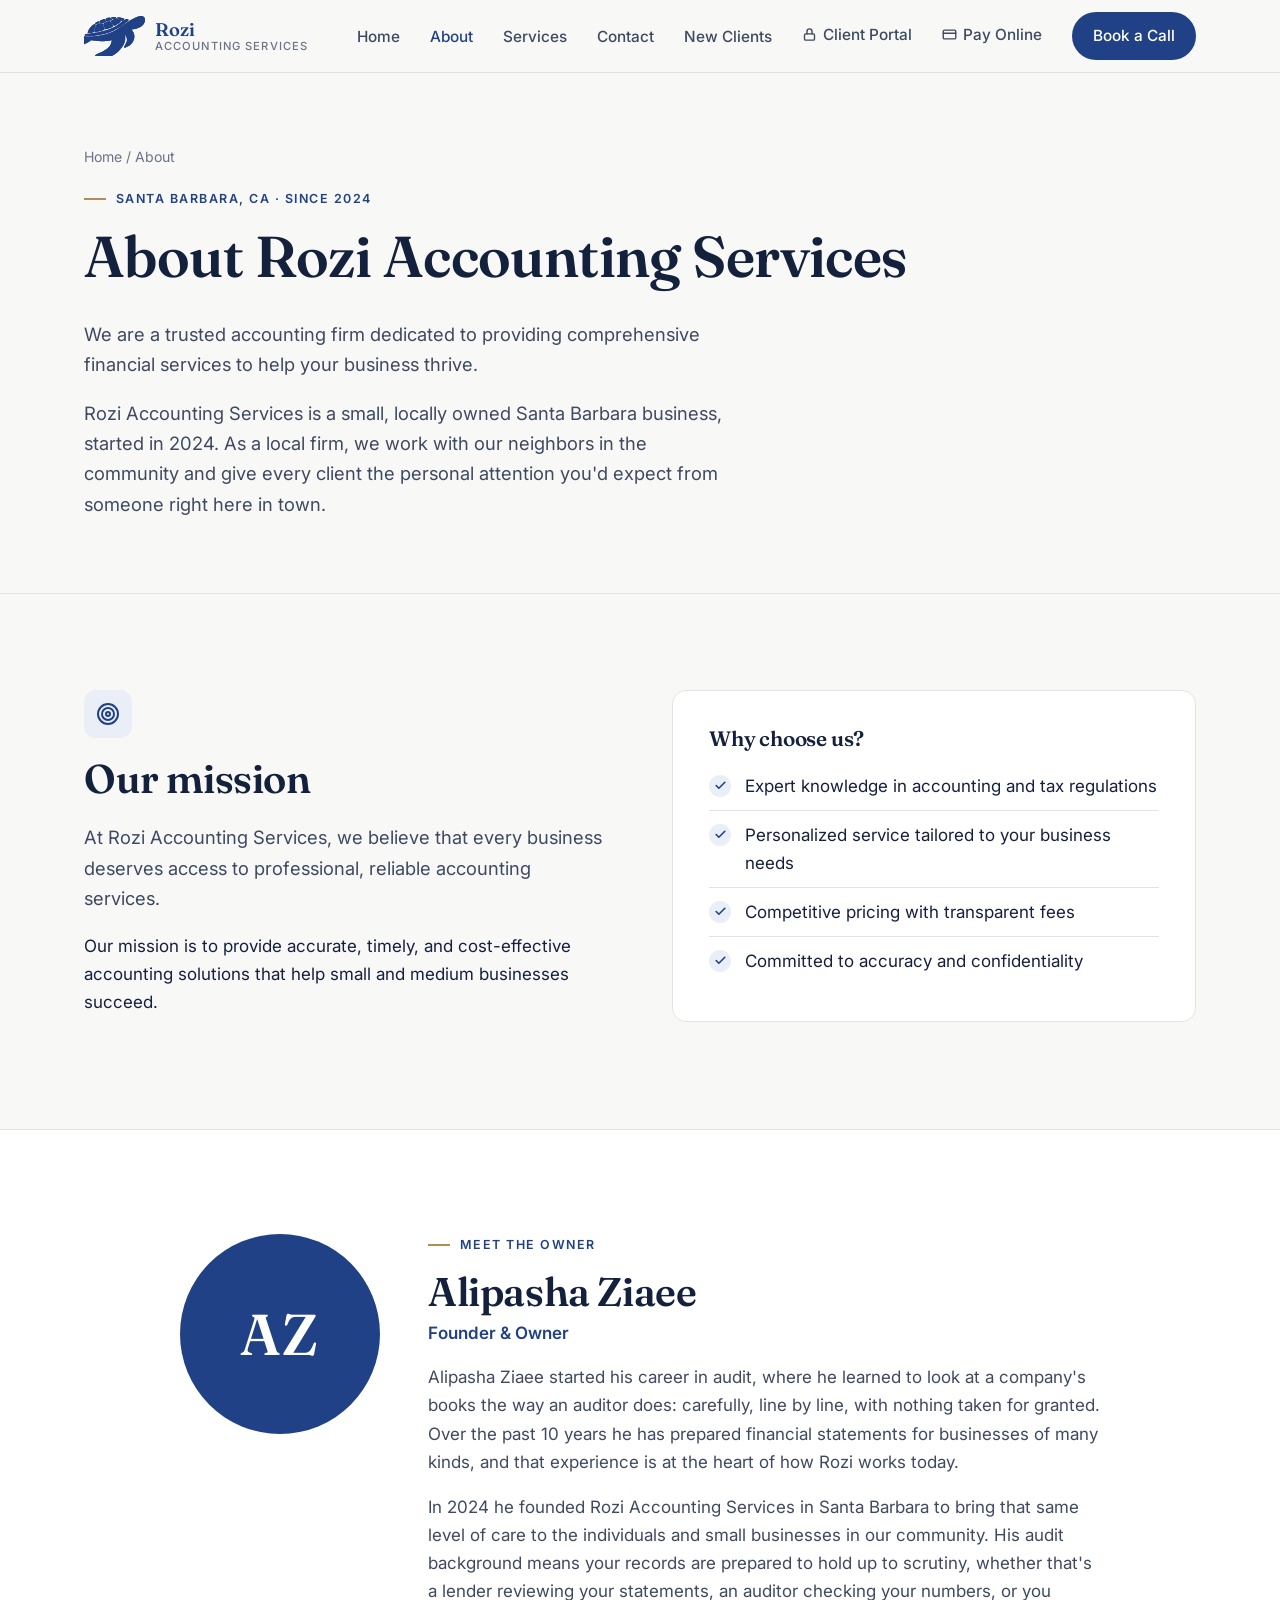
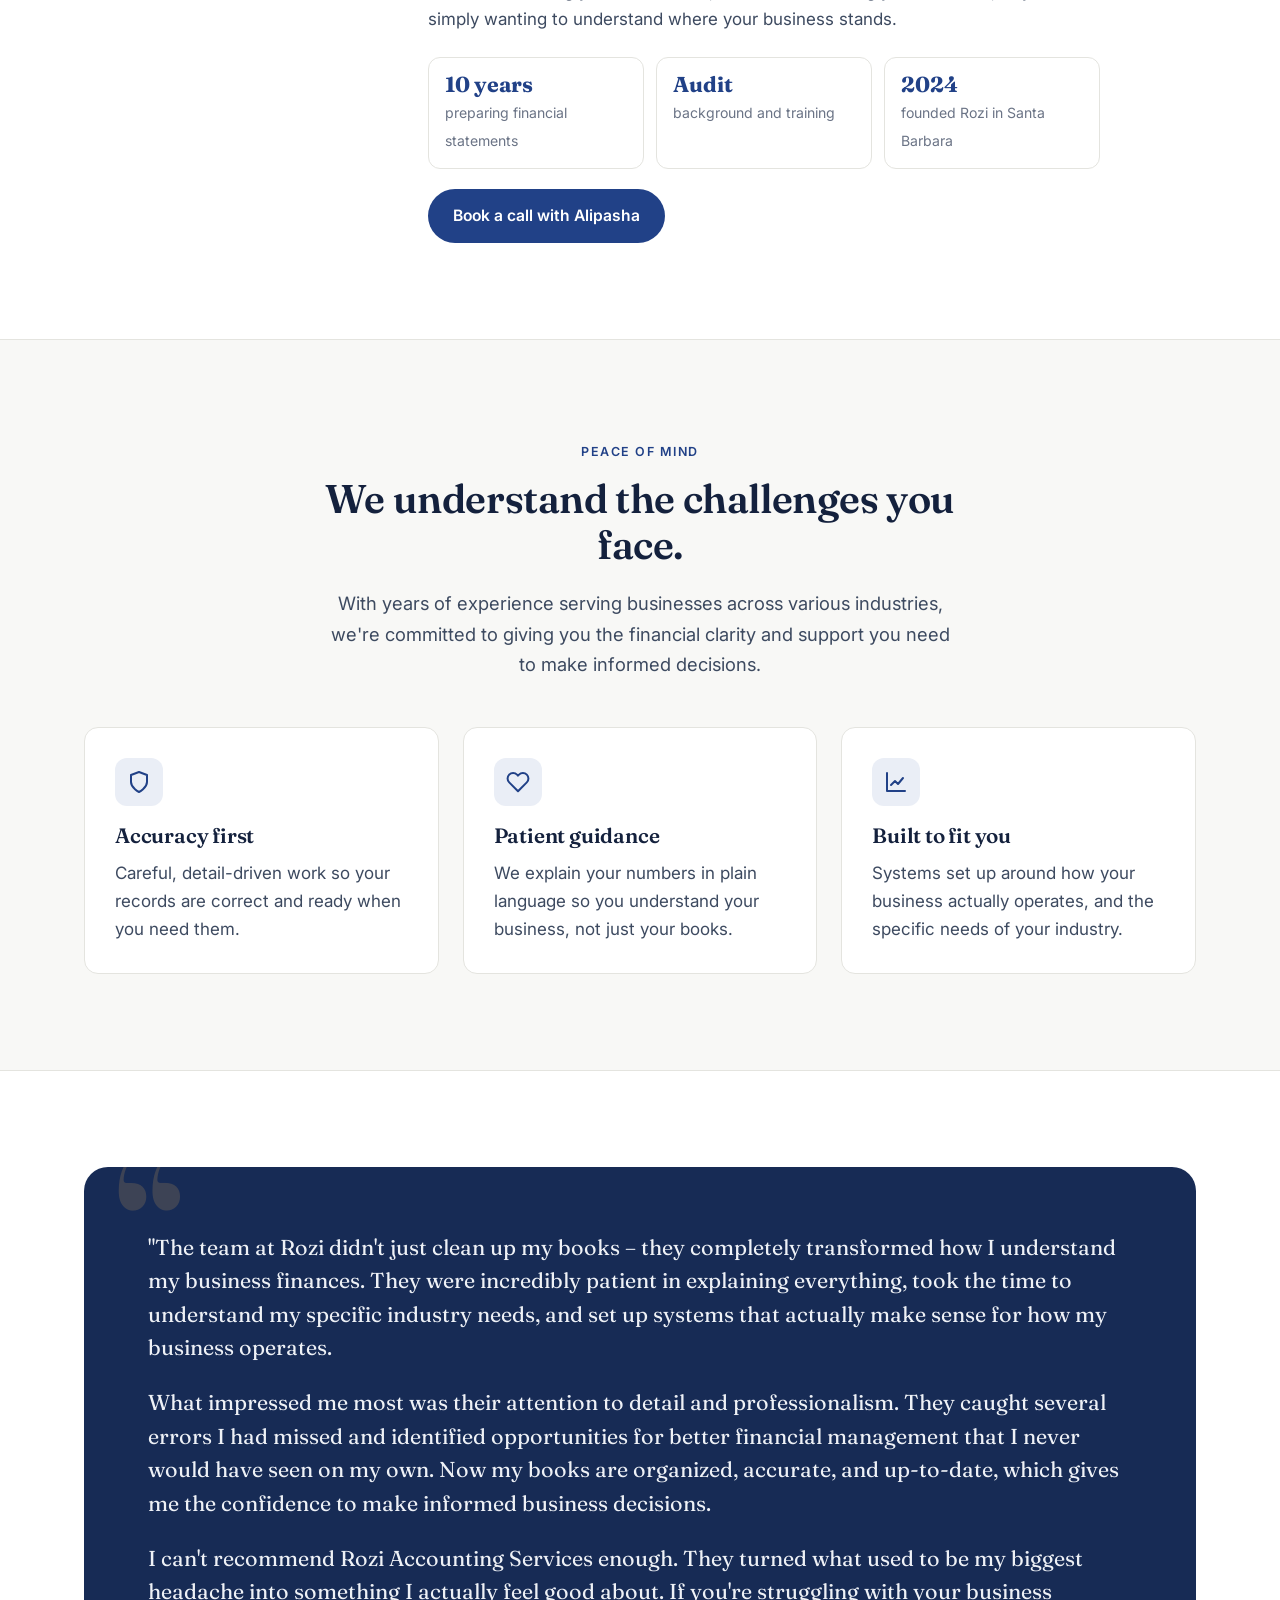
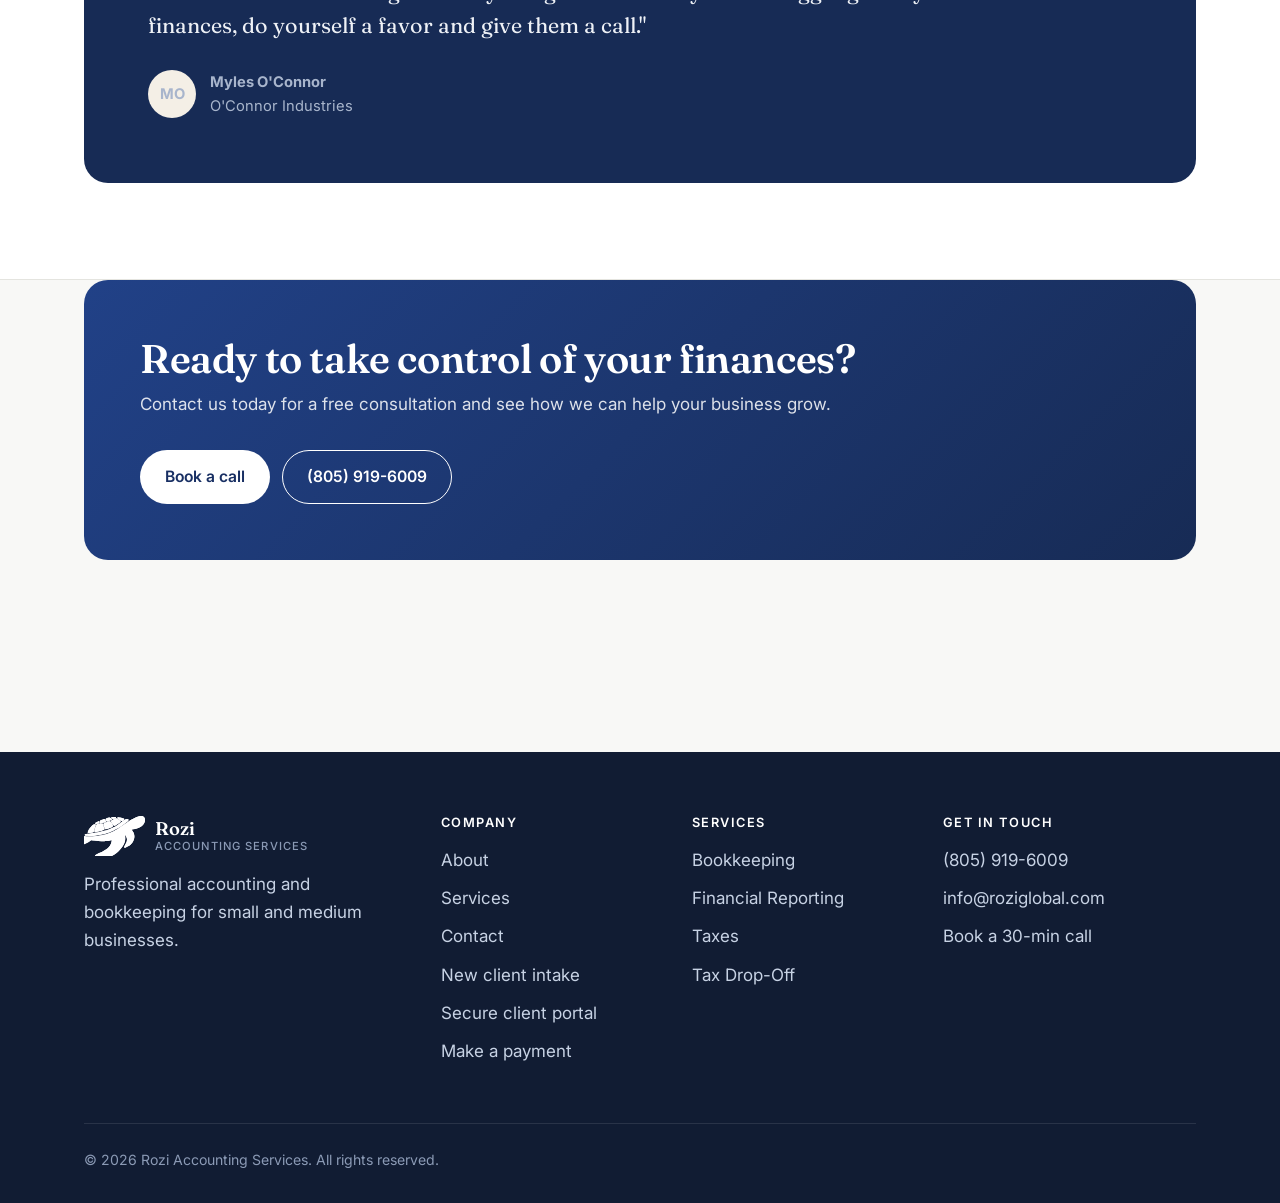
==== about.html @ 0713241a "Add Rozi Accounting Services website Seven pages (home, about, services, contact, new client intake," ====
<!doctype html>
<html lang="en">
<head>
  <meta charset="utf-8">
  <meta name="viewport" content="width=device-width, initial-scale=1">
  <title>About Us — Rozi Accounting Services</title>
  <meta name="description" content="Learn about Rozi Accounting Services — our mission to bring professional, reliable accounting to small and medium businesses.">
  <meta property="og:title" content="About Us — Rozi Accounting Services">
  <meta property="og:description" content="Learn about Rozi Accounting Services — our mission to bring professional, reliable accounting to small and medium businesses.">
  <meta property="og:image" content="https://www.roziglobal.com/og.png">
  <link rel="icon" href="logo.svg">
  <link rel="preconnect" href="https://fonts.googleapis.com">
  <link rel="preconnect" href="https://fonts.gstatic.com" crossorigin>
  <link href="https://fonts.googleapis.com/css2?family=Fraunces:opsz,wght@9..144,400;9..144,600;9..144,700&family=Inter:wght@400;500;600&display=swap" rel="stylesheet">
  <link rel="stylesheet" href="styles.css">
</head>
<body>

<header class="site-header">
  <nav class="container nav" aria-label="Main">
    <a href="index.html" class="logo" aria-label="Rozi Accounting Services home">
      <img class="logo-mark" src="logo.svg" alt="" width="61" height="40">
      <span class="logo-text">Rozi<small>Accounting Services</small></span>
    </a>
    <button class="nav-toggle" aria-label="Open menu" aria-expanded="false">
      <svg width="26" height="26" viewBox="0 0 24 24" fill="none" stroke="currentColor" stroke-width="2" stroke-linecap="round"><path d="M4 7h16M4 12h16M4 17h16"/></svg>
    </button>
    <ul class="nav-links">
      <li><a href="index.html">Home</a></li>
      <li><a href="about.html" aria-current="page">About</a></li>
      <li><a href="services.html">Services</a></li>
      <li><a href="contact.html">Contact</a></li>
      <li><a href="intake.html">New Clients</a></li>
      <li><a href="portal.html" class="nav-portal"><svg width="15" height="15" viewBox="0 0 24 24" fill="none" stroke="currentColor" stroke-width="2.2" stroke-linecap="round" stroke-linejoin="round" aria-hidden="true"><rect x="4" y="11" width="16" height="10" rx="2"/><path d="M8 11V7a4 4 0 0 1 8 0v4"/></svg>Client Portal</a></li>
      <li><a href="pay.html" class="nav-portal"><svg width="15" height="15" viewBox="0 0 24 24" fill="none" stroke="currentColor" stroke-width="2.2" stroke-linecap="round" stroke-linejoin="round" aria-hidden="true"><rect x="2" y="5" width="20" height="14" rx="2"/><path d="M2 10h20"/></svg>Pay Online</a></li>
      <li><a href="https://cal.com/roziglobal/30min" class="btn btn-primary">Book a Call</a></li>
    </ul>
  </nav>
</header>

<main>
  <section class="page-hero">
    <div class="container">
      <div class="crumbs"><a href="index.html">Home</a> / About</div>
      <span class="eyebrow">Santa Barbara, CA · Since 2024</span>
      <h1>About Rozi Accounting Services</h1>
      <p class="lead">We are a trusted accounting firm dedicated to providing comprehensive financial services to help your business thrive.</p>
      <p class="lead">Rozi Accounting Services is a small, locally owned Santa Barbara business, started in 2024. As a local firm, we work with our neighbors in the community and give every client the personal attention you'd expect from someone right here in town.</p>
    </div>
  </section>

  <section>
    <div class="container split">
      <div class="reveal">
        <div class="icon"><svg width="24" height="24" viewBox="0 0 24 24" fill="none" stroke="currentColor" stroke-width="2" stroke-linecap="round" stroke-linejoin="round"><circle cx="12" cy="12" r="10"/><circle cx="12" cy="12" r="6"/><circle cx="12" cy="12" r="2"/></svg></div>
        <h2>Our mission</h2>
        <p class="lead">At Rozi Accounting Services, we believe that every business deserves access to professional, reliable accounting services.</p>
        <p>Our mission is to provide accurate, timely, and cost-effective accounting solutions that help small and medium businesses succeed.</p>
      </div>
      <div class="card reveal" style="padding:36px">
        <h3>Why choose us?</h3>
        <ul class="checklist">
          <li>Expert knowledge in accounting and tax regulations</li>
          <li>Personalized service tailored to your business needs</li>
          <li>Competitive pricing with transparent fees</li>
          <li>Committed to accuracy and confidentiality</li>
        </ul>
      </div>
    </div>
  </section>

  <section class="alt">
    <div class="container">
      <div class="owner reveal">
        <div class="owner-photo" aria-hidden="true">AZ</div>
        <div class="owner-text">
          <span class="eyebrow">Meet the owner</span>
          <h2>Alipasha Ziaee</h2>
          <p class="owner-role">Founder &amp; Owner</p>
          <p>Alipasha Ziaee started his career in audit, where he learned to look at a company's books the way an auditor does: carefully, line by line, with nothing taken for granted. Over the past 10 years he has prepared financial statements for businesses of many kinds, and that experience is at the heart of how Rozi works today.</p>
          <p>In 2024 he founded Rozi Accounting Services in Santa Barbara to bring that same level of care to the individuals and small businesses in our community. His audit background means your records are prepared to hold up to scrutiny, whether that's a lender reviewing your statements, an auditor checking your numbers, or you simply wanting to understand where your business stands.</p>
          <ul class="owner-facts">
            <li><strong>10 years</strong><span>preparing financial statements</span></li>
            <li><strong>Audit</strong><span>background and training</span></li>
            <li><strong>2024</strong><span>founded Rozi in Santa Barbara</span></li>
          </ul>
          <div class="btn-row" style="margin-top:20px"><a href="https://cal.com/roziglobal/30min" class="btn btn-primary">Book a call with Alipasha</a></div>
        </div>
      </div>
    </div>
  </section>

  <section>
    <div class="container">
      <div class="section-head center">
        <span class="eyebrow">Peace of mind</span>
        <h2>We understand the challenges you face.</h2>
        <p class="lead">With years of experience serving businesses across various industries, we're committed to giving you the financial clarity and support you need to make informed decisions.</p>
      </div>
      <div class="grid grid-3">
        <div class="card reveal"><div class="icon"><svg width="24" height="24" viewBox="0 0 24 24" fill="none" stroke="currentColor" stroke-width="2" stroke-linecap="round" stroke-linejoin="round"><path d="M12 22s8-4 8-10V5l-8-3-8 3v7c0 6 8 10 8 10z"/></svg></div><h3>Accuracy first</h3><p>Careful, detail-driven work so your records are correct and ready when you need them.</p></div>
        <div class="card reveal"><div class="icon"><svg width="24" height="24" viewBox="0 0 24 24" fill="none" stroke="currentColor" stroke-width="2" stroke-linecap="round" stroke-linejoin="round"><path d="M20.8 4.6a5.5 5.5 0 0 0-7.8 0L12 5.7l-1-1.1a5.5 5.5 0 0 0-7.8 7.8L12 21.2l8.8-8.8a5.5 5.5 0 0 0 0-7.8z"/></svg></div><h3>Patient guidance</h3><p>We explain your numbers in plain language so you understand your business, not just your books.</p></div>
        <div class="card reveal"><div class="icon"><svg width="24" height="24" viewBox="0 0 24 24" fill="none" stroke="currentColor" stroke-width="2" stroke-linecap="round" stroke-linejoin="round"><path d="M3 3v18h18"/><path d="M7 15l4-4 3 3 5-6"/></svg></div><h3>Built to fit you</h3><p>Systems set up around how your business actually operates, and the specific needs of your industry.</p></div>
      </div>
    </div>
  </section>

  <section class="alt">
    <div class="container">
      <figure class="testimonial reveal" style="margin:0">
        <blockquote>
          <p>"The team at Rozi didn't just clean up my books – they completely transformed how I understand my business finances. They were incredibly patient in explaining everything, took the time to understand my specific industry needs, and set up systems that actually make sense for how my business operates.</p>
          <p>What impressed me most was their attention to detail and professionalism. They caught several errors I had missed and identified opportunities for better financial management that I never would have seen on my own. Now my books are organized, accurate, and up-to-date, which gives me the confidence to make informed business decisions.</p>
          <p style="margin:0">I can't recommend Rozi Accounting Services enough. They turned what used to be my biggest headache into something I actually feel good about. If you're struggling with your business finances, do yourself a favor and give them a call."</p>
        </blockquote>
        <cite>
          <span class="avatar">MO</span>
          <span><strong>Myles O'Connor</strong><span>O'Connor Industries</span></span>
        </cite>
      </figure>
    </div>
  </section>

  <section style="padding-top:0">
    <div class="container">
      <div class="cta-band reveal">
        <div>
          <h2>Ready to take control of your finances?</h2>
          <p>Contact us today for a free consultation and see how we can help your business grow.</p>
        </div>
        <div class="btn-row" style="margin:0">
          <a href="https://cal.com/roziglobal/30min" class="btn btn-light">Book a call</a>
          <a href="tel:+18059196009" class="btn btn-outline" style="border-color:#fff;color:#fff">(805) 919-6009</a>
        </div>
      </div>
    </div>
  </section>
</main>

<footer class="site-footer">
  <div class="container">
    <div class="footer-grid">
      <div>
        <a href="index.html" class="logo"><img class="logo-mark" src="logo.svg" alt="" width="61" height="40"><span class="logo-text">Rozi<small>Accounting Services</small></span></a>
        <p>Professional accounting and bookkeeping for small and medium businesses.</p>
      </div>
      <div>
        <h4>Company</h4>
        <ul><li><a href="about.html">About</a></li><li><a href="services.html">Services</a></li><li><a href="contact.html">Contact</a></li><li><a href="intake.html">New client intake</a></li><li><a href="portal.html">Secure client portal</a></li><li><a href="pay.html">Make a payment</a></li></ul>
      </div>
      <div>
        <h4>Services</h4>
        <ul><li><a href="services.html#bookkeeping">Bookkeeping</a></li><li><a href="services.html#reporting">Financial Reporting</a></li><li><a href="services.html#taxes">Taxes</a></li><li><a href="services.html#dropoff">Tax Drop-Off</a></li></ul>
      </div>
      <div>
        <h4>Get in touch</h4>
        <ul><li><a href="tel:+18059196009">(805) 919-6009</a></li><li><a href="mailto:info@roziglobal.com">info@roziglobal.com</a></li><li><a href="https://cal.com/roziglobal/30min">Book a 30-min call</a></li></ul>
      </div>
    </div>
    <div class="footer-bottom">
      <span>© <span data-year>2026</span> Rozi Accounting Services. All rights reserved.</span>
    </div>
  </div>
</footer>

<script src="script.js"></script>
</body>
</html>
---- styles.css ----
/* Rozi Accounting Services — shared styles */
:root {
  --ink: #14213d;
  --ink-soft: #3d4a60;
  --muted: #6b7486;
  --bg: #f8f8f6;
  --surface: #ffffff;
  --line: #e4e4df;
  --brand: #214187; /* logo navy: buttons, links */
  --brand-dark: #182f63;
  --brand-tint: #eaeef6;
  --navy: #214187; /* sea turtle logo */
  --accent: #b08d57; /* muted gold, used sparingly */
  --accent-tint: #f4efe6;
  --radius: 14px;
  --shadow: 0 1px 2px rgba(20,33,61,.04), 0 8px 24px rgba(20,33,61,.06);
  --max: 1160px;
  --serif: "Fraunces", Georgia, serif;
  --sans: "Inter", system-ui, -apple-system, "Segoe UI", sans-serif;
}

*, *::before, *::after { box-sizing: border-box; }
html { scroll-behavior: smooth; }
body {
  margin: 0; background: var(--bg); color: var(--ink);
  font-family: var(--sans); font-size: 17px; line-height: 1.65;
  -webkit-font-smoothing: antialiased;
}
img { max-width: 100%; display: block; }
a { color: var(--brand); }
h1, h2, h3, h4 { font-family: var(--serif); font-weight: 600; line-height: 1.15; margin: 0 0 .5em; letter-spacing: -.01em; }
h1 { font-size: clamp(2.3rem, 5vw, 3.6rem); }
h2 { font-size: clamp(1.8rem, 3.4vw, 2.5rem); }
h3 { font-size: 1.3rem; }
p { margin: 0 0 1em; }

.container { width: 100%; max-width: var(--max); margin: 0 auto; padding: 0 24px; }
@media (max-width: 600px) { .container { padding: 0 16px; } }

.eyebrow {
  display: inline-block; font-size: .78rem; font-weight: 600; letter-spacing: .12em;
  text-transform: uppercase; color: var(--brand); margin-bottom: 14px;
}
.lead { font-size: 1.15rem; color: var(--ink-soft); max-width: 640px; }

/* Buttons */
.btn {
  display: inline-flex; align-items: center; gap: 8px; padding: 13px 24px;
  border-radius: 999px; font-weight: 600; font-size: .98rem; text-decoration: none;
  border: 1.5px solid transparent; cursor: pointer; transition: all .2s ease;
  font-family: var(--sans);
}
.btn-primary { background: var(--brand); color: #fff; }
.btn-primary:hover { background: var(--brand-dark); transform: translateY(-1px); }
.btn-outline { border-color: var(--ink); color: var(--ink); background: transparent; }
.btn-outline:hover { background: var(--ink); color: #fff; }
.btn-light { background: #fff; color: var(--brand-dark); }
.btn-light:hover { background: var(--accent-tint); }
.btn-row { display: flex; flex-wrap: wrap; gap: 12px; margin-top: 28px; }

/* Header */
.site-header {
  position: sticky; top: env(safe-area-inset-top, 0px); z-index: 50;
  background: rgba(248,248,246,.92); backdrop-filter: blur(10px);
  border-bottom: 1px solid var(--line);
}
.nav { display: flex; align-items: center; justify-content: space-between; height: 72px; }
.logo { display: flex; align-items: center; gap: 10px; text-decoration: none; color: var(--ink); }
.logo-mark { height: 40px; width: auto; flex: none; }
.logo-text { color: var(--navy); font-family: var(--serif); font-weight: 600; font-size: 1.15rem; line-height: 1.1; }
.logo-text small { display: block; font-family: var(--sans); font-size: .7rem; font-weight: 500; letter-spacing: .1em; text-transform: uppercase; color: var(--muted); }
.nav-links { display: flex; align-items: center; gap: 30px; list-style: none; margin: 0; padding: 0; }
.nav-links a { text-decoration: none; color: var(--ink-soft); font-weight: 500; font-size: .96rem; }
.nav-links a:hover, .nav-links a[aria-current="page"] { color: var(--brand); }
.nav-links .btn { color: #fff; padding: 10px 20px; }
.nav-toggle { display: none; background: none; border: 0; padding: 8px; cursor: pointer; color: var(--ink); }
@media (max-width: 1100px) {
  .nav-toggle { display: block; }
  .nav-links {
    position: absolute; top: 72px; left: 0; right: 0; flex-direction: column; align-items: stretch;
    gap: 0; background: var(--bg); border-bottom: 1px solid var(--line); padding: 8px 16px 20px;
    display: none;
  }
  .nav-links.open { display: flex; }
  .nav-links li a { display: block; padding: 12px 4px; }
  .nav-links .btn { justify-content: center; margin-top: 8px; }
}

/* Sections */
section { padding: 96px 0; }
@media (max-width: 700px) { section { padding: 64px 0; } }
.section-head { max-width: 680px; margin-bottom: 48px; }
.section-head.center { text-align: center; margin-left: auto; margin-right: auto; }
.section-head.center .lead { margin: 0 auto; }
.alt { background: var(--surface); border-top: 1px solid var(--line); border-bottom: 1px solid var(--line); }

/* Hero */
.hero { padding: 88px 0 96px; position: relative; overflow: hidden; }
.hero-grid { display: grid; grid-template-columns: 1.15fr .85fr; gap: 56px; align-items: center; }
.hero-card {
  background: var(--surface); border: 1px solid var(--line); border-radius: 20px;
  box-shadow: var(--shadow); padding: 28px;
}
.hero-card h3 { font-size: 1.1rem; margin-bottom: 16px; }
.ledger-row { display: flex; justify-content: space-between; align-items: center; padding: 12px 0; border-bottom: 1px dashed var(--line); font-size: .95rem; }
.ledger-row:last-of-type { border-bottom: 0; }
.ledger-row .tag { font-size: .75rem; font-weight: 600; padding: 3px 10px; border-radius: 999px; background: var(--brand-tint); color: var(--brand); }
.ledger-row .tag.gold { background: var(--accent-tint); color: #7a5a26; }
.hero-card .note { margin-top: 18px; font-size: .88rem; color: var(--muted); }
.hero::before {
  content: ""; position: absolute; right: -180px; top: -180px; width: 520px; height: 520px;
  border-radius: 50%; background: radial-gradient(circle, var(--brand-tint), transparent 70%); z-index: -1;
}
@media (max-width: 900px) { .hero-grid { grid-template-columns: 1fr; } }

/* Page hero (inner pages) */
.page-hero { padding: 72px 0 56px; border-bottom: 1px solid var(--line); }
.crumbs { font-size: .88rem; color: var(--muted); margin-bottom: 12px; }
.crumbs a { color: var(--muted); text-decoration: none; }

/* Trust strip */
.trust { padding: 28px 0; border-top: 1px solid var(--line); border-bottom: 1px solid var(--line); background: var(--surface); }
.trust ul { display: flex; flex-wrap: wrap; justify-content: space-between; gap: 16px 32px; list-style: none; margin: 0; padding: 0; }
.trust li { display: flex; align-items: center; gap: 10px; font-weight: 500; color: var(--ink-soft); font-size: .95rem; }
.trust svg { color: var(--brand); flex: none; }

/* Cards / grid */
.grid { display: grid; gap: 24px; }
.grid-3 { grid-template-columns: repeat(3, 1fr); }
.grid-2 { grid-template-columns: repeat(2, 1fr); }
@media (max-width: 960px) { .grid-3 { grid-template-columns: repeat(2, 1fr); } }
@media (max-width: 640px) { .grid-3, .grid-2 { grid-template-columns: 1fr; } }
.card {
  background: var(--surface); border: 1px solid var(--line); border-radius: var(--radius);
  padding: 30px; transition: transform .2s ease, box-shadow .2s ease;
}
.card:hover { transform: translateY(-3px); box-shadow: var(--shadow); }
.card p { color: var(--ink-soft); margin: 0; }
.icon {
  width: 48px; height: 48px; border-radius: 12px; background: var(--brand-tint); color: var(--brand);
  display: grid; place-items: center; margin-bottom: 18px;
}
.card.featured { background: var(--brand); color: #fff; border-color: var(--brand); }
.card.featured p { color: rgba(255,255,255,.85); }
.card.featured .icon { background: rgba(255,255,255,.15); color: #fff; }
.card-link { display: inline-block; margin-top: 16px; font-weight: 600; font-size: .92rem; text-decoration: none; }

/* Split */
.split { display: grid; grid-template-columns: 1fr 1fr; gap: 64px; align-items: start; }
@media (max-width: 900px) { .split { grid-template-columns: 1fr; gap: 40px; } }

.checklist { list-style: none; padding: 0; margin: 0; }
.checklist li { position: relative; padding: 10px 0 10px 36px; border-bottom: 1px solid var(--line); }
.checklist li:last-child { border-bottom: 0; }
.checklist li::before {
  content: ""; position: absolute; left: 0; top: 13px; width: 22px; height: 22px; border-radius: 50%;
  background: var(--brand-tint) url("data:image/svg+xml,%3Csvg xmlns='http://www.w3.org/2000/svg' viewBox='0 0 24 24' fill='none' stroke='%23214187' stroke-width='3' stroke-linecap='round' stroke-linejoin='round'%3E%3Cpath d='M20 6 9 17l-5-5'/%3E%3C/svg%3E") center/13px no-repeat;
}

/* Testimonial */
.testimonial {
  background: #172b55; color: #eef1f6; border-radius: 24px; padding: 64px;
  position: relative; overflow: hidden;
}
.testimonial::before {
  content: "\201C"; position: absolute; top: -40px; left: 32px; font-family: var(--serif);
  font-size: 16rem; color: var(--accent); opacity: .25; line-height: 1;
}
.testimonial blockquote { margin: 0; position: relative; }
.testimonial blockquote p { font-family: var(--serif); font-size: clamp(1.1rem, 2vw, 1.35rem); line-height: 1.55; font-weight: 400; }
.testimonial blockquote p.short { font-size: clamp(1.4rem, 2.6vw, 1.85rem); }
.testimonial cite { display: flex; align-items: center; gap: 14px; font-style: normal; margin-top: 28px; }
.avatar { width: 48px; height: 48px; border-radius: 50%; background: var(--accent-tint); color: var(--navy); display: grid; place-items: center; font-weight: 700; }
.testimonial cite strong { display: block; }
.testimonial cite span { color: #a8b5cc; font-size: .92rem; }
@media (max-width: 700px) { .testimonial { padding: 40px 24px; } }

/* Steps */
.steps { counter-reset: step; }
.step { position: relative; padding-left: 64px; }
.step::before {
  counter-increment: step; content: counter(step, decimal-leading-zero);
  position: absolute; left: 0; top: 0; font-family: var(--serif); font-size: 1.6rem; font-weight: 600; color: var(--accent);
}

/* Services detail */
.service-detail { display: grid; grid-template-columns: 64px 1fr; gap: 24px; padding: 40px 0; border-bottom: 1px solid var(--line); scroll-margin-top: 96px; }
.service-detail:last-child { border-bottom: 0; }
.service-detail .icon { margin: 0; width: 56px; height: 56px; }
.service-detail ul { margin: 8px 0 0; padding-left: 20px; color: var(--ink-soft); }
.service-detail li { margin-bottom: 4px; }
.pill { display: inline-block; font-size: .75rem; font-weight: 600; padding: 4px 12px; border-radius: 999px; background: var(--accent-tint); color: #7a5a26; margin-left: 8px; vertical-align: middle; font-family: var(--sans); }
.service-nav { position: sticky; top: 96px; }
.service-nav a { display: block; padding: 8px 12px; border-radius: 8px; text-decoration: none; color: var(--ink-soft); font-weight: 500; font-size: .95rem; }
.service-nav a:hover { background: var(--brand-tint); color: var(--brand); }
.services-layout { display: grid; grid-template-columns: 240px 1fr; gap: 56px; }
@media (max-width: 900px) { .services-layout { grid-template-columns: 1fr; gap: 0; } .services-layout > aside { display: none; } }

/* CTA band */
.cta-band { background: var(--brand); color: #fff; border-radius: 24px; padding: 56px; display: flex; align-items: center; justify-content: space-between; gap: 32px; flex-wrap: wrap; }
.cta-band h2 { margin: 0 0 8px; }
.cta-band p { margin: 0; color: rgba(255,255,255,.85); }
@media (max-width: 700px) { .cta-band { padding: 36px 24px; } }

/* Contact */
.contact-grid { display: grid; grid-template-columns: .9fr 1.1fr; gap: 48px; }
@media (max-width: 900px) { .contact-grid { grid-template-columns: 1fr; } }
.contact-item { display: flex; gap: 16px; align-items: flex-start; padding: 20px 0; border-bottom: 1px solid var(--line); }
.contact-item .icon { margin: 0; flex: none; }
.contact-item small { display: block; color: var(--muted); font-size: .85rem; }
.contact-item a { font-size: 1.1rem; font-weight: 600; text-decoration: none; color: var(--ink); }
.contact-item a:hover { color: var(--brand); }
form .field { margin-bottom: 18px; }
form label { display: block; font-weight: 600; font-size: .9rem; margin-bottom: 6px; }
form input, form textarea, form select {
  width: 100%; padding: 13px 14px; border: 1.5px solid var(--line); border-radius: 10px;
  font: inherit; font-size: 1rem; background: var(--bg); color: var(--ink); transition: border-color .15s;
}
form input:focus, form textarea:focus, form select:focus { outline: none; border-color: var(--brand); background: #fff; }
form textarea { min-height: 140px; resize: vertical; }
.field-row { display: grid; grid-template-columns: 1fr 1fr; gap: 16px; }
@media (max-width: 560px) { .field-row { grid-template-columns: 1fr; } }
.form-note { font-size: .85rem; color: var(--muted); margin-top: 12px; }
.form-status { margin-top: 14px; padding: 12px 16px; border-radius: 10px; background: var(--brand-tint); color: var(--brand-dark); font-weight: 500; display: none; }
.form-status.show { display: block; }

/* FAQ */
details { border-bottom: 1px solid var(--line); padding: 20px 0; }
details summary { cursor: pointer; font-weight: 600; font-size: 1.05rem; list-style: none; display: flex; justify-content: space-between; gap: 16px; }
details summary::-webkit-details-marker { display: none; }
details summary::after { content: "+"; font-size: 1.4rem; color: var(--brand); line-height: 1; }
details[open] summary::after { content: "\2212"; }
details p { margin: 12px 0 0; color: var(--ink-soft); }

/* Footer */
.site-footer { background: #111c33; color: #c7d2e4; padding: 64px 0 32px; margin-top: 96px; }
.footer-grid { display: grid; grid-template-columns: 1.5fr 1fr 1fr 1.2fr; gap: 40px; }
@media (max-width: 860px) { .footer-grid { grid-template-columns: 1fr 1fr; } }
@media (max-width: 520px) { .footer-grid { grid-template-columns: 1fr; } }
.site-footer h4 { font-family: var(--sans); font-size: .8rem; letter-spacing: .12em; text-transform: uppercase; color: #fff; margin-bottom: 16px; }
.site-footer ul { list-style: none; padding: 0; margin: 0; }
.site-footer li { margin-bottom: 10px; }
.site-footer a { color: #c7d2e4; text-decoration: none; }
.site-footer a:hover { color: #fff; }
.site-footer .logo { color: #fff; margin-bottom: 14px; }
.site-footer .logo-mark { filter: brightness(0) invert(1); }
.site-footer .logo-text { color: #fff; }
.site-footer .logo-text small { color: #8b9ab5; }
.footer-bottom { border-top: 1px solid rgba(255,255,255,.1); margin-top: 48px; padding-top: 24px; font-size: .88rem; color: #8b9ab5; display: flex; justify-content: space-between; flex-wrap: wrap; gap: 12px; }

/* Reveal */
.reveal { transition: transform .6s ease; }
.reveal:not(.in) { transform: translateY(10px); }
.reveal.in { transform: none; }
@media (prefers-reduced-motion: reduce) { .reveal { opacity: 1; transform: none; transition: none; } html { scroll-behavior: auto; } }

/* Intake form */
.intake-layout { display: grid; grid-template-columns: minmax(0, 1fr) 320px; gap: 48px; align-items: start; }
.intake-layout > .intake, .intake-layout > .intake-done { grid-column: 1; grid-row: 1; min-width: 0; }
.intake-aside { grid-column: 2; grid-row: 1; display: grid; gap: 20px; position: sticky; top: 96px; }
.intake-aside .card:hover { transform: none; box-shadow: none; }
@media (max-width: 900px) { .intake-layout { grid-template-columns: 1fr; } .intake-aside { grid-column: 1; grid-row: 2; position: static; } }
.intake fieldset { border: 1px solid var(--line); border-radius: var(--radius); background: var(--surface); padding: 28px; margin: 0 0 20px; min-width: 0; }
.intake legend { font-family: var(--serif); font-size: 1.3rem; font-weight: 600; padding: 0 8px; margin-left: -8px; display: flex; align-items: center; gap: 12px; }
.step-no { width: 30px; height: 30px; border-radius: 50%; background: var(--brand); color: #fff; font-family: var(--sans); font-size: .9rem; display: grid; place-items: center; }
.intake .label { display: block; font-weight: 600; font-size: .9rem; margin-bottom: 8px; }
.intake .hint { color: var(--muted); font-size: .92rem; margin: -4px 0 14px; }
.checks { display: flex; flex-wrap: wrap; gap: 10px; }
.grid-checks { display: grid; grid-template-columns: repeat(2, minmax(0, 1fr)); }
@media (max-width: 560px) { .grid-checks { grid-template-columns: 1fr; } }
.check { position: relative; display: flex; align-items: center; gap: 10px; cursor: pointer; font-weight: 500; font-size: .96rem; margin: 0; }
.checks .check { border: 1.5px solid var(--line); border-radius: 10px; padding: 11px 14px; background: var(--bg); transition: border-color .15s, background .15s; }
.checks .check:hover { border-color: var(--brand); }
.checks .check:has(input:checked) { border-color: var(--brand); background: var(--brand-tint); color: var(--brand-dark); }
.checks.big .check { flex: 1 1 180px; padding: 16px; font-weight: 600; }
.check input { width: 18px; height: 18px; accent-color: var(--brand); margin: 0; flex: none; }
.check input:focus-visible { outline: 2px solid var(--brand); outline-offset: 2px; }
.consent { margin: 20px 0; font-weight: 400; color: var(--ink-soft); align-items: flex-start; }
.consent input { margin-top: 3px; }
.notice { background: var(--accent-tint); border-radius: 10px; padding: 16px 18px; font-size: .94rem; color: #5c4520; }
.notice strong { display: block; color: #4a3718; }
.error { color: #a4332a; font-weight: 500; font-size: .92rem; margin: 10px 0 0; }
.intake .invalid { border-color: #c2473d !important; }
.intake-done { padding: 40px; }
.intake-done:hover { transform: none; }
.next-steps { margin: 0; padding-left: 20px; color: var(--ink-soft); display: grid; gap: 10px; }
.next-steps strong { color: var(--ink); }
.selectable { user-select: all; }
.preview-summary { background: var(--bg); border: 1px solid var(--line); border-radius: 10px; padding: 16px; font-size: .88rem; white-space: pre-wrap; overflow-x: auto; }

/* Client portal */
.nav-links .nav-portal { display: inline-flex; align-items: center; gap: 6px; }
@media (max-width: 1240px) and (min-width: 1101px) { .nav-links { gap: 22px; } }
.portal-grid { display: grid; grid-template-columns: minmax(0, 1.1fr) minmax(0, .9fr); gap: 56px; align-items: center; }
@media (max-width: 900px) { .portal-grid { grid-template-columns: 1fr; gap: 32px; } }
.portal-card { padding: 36px; box-shadow: var(--shadow); }
.portal-card:hover { transform: none; }
.portal-card h2 { font-size: 1.6rem; }
.portal-card p { margin-bottom: 20px; }
.portal-card .btn { width: 100%; justify-content: center; }
.portal-pending { margin-top: 16px; padding: 12px 16px; border-radius: 10px; background: var(--accent-tint); color: #5c4520; font-size: .94rem; }
.portal-card .form-note { margin: 16px 0 0; }
.doc-list:hover { transform: none; box-shadow: none; }

/* Owner */
.owner { display: grid; grid-template-columns: 200px minmax(0, 1fr); gap: 48px; align-items: center; max-width: 920px; margin: 0 auto; }
.owner-photo { width: 200px; height: 200px; border-radius: 50%; background: var(--navy); color: #fff; display: grid; place-items: center; font-family: var(--serif); font-size: 3.6rem; font-weight: 600; letter-spacing: .02em; }
.owner-photo img { width: 100%; height: 100%; object-fit: cover; border-radius: 50%; }
.owner h2 { margin-bottom: 4px; }
.owner-role { color: var(--brand); font-weight: 600; margin-bottom: 16px; }
.owner-text p:not(.owner-role) { color: var(--ink-soft); }
@media (max-width: 700px) { .owner { grid-template-columns: 1fr; gap: 24px; text-align: center; } .owner-photo { width: 140px; height: 140px; font-size: 2.6rem; margin: 0 auto; } .owner .btn-row { justify-content: center; } }
.owner-facts { list-style: none; padding: 0; margin: 24px 0 0; display: grid; grid-template-columns: repeat(3, minmax(0, 1fr)); gap: 12px; }
.owner-facts li { background: var(--surface); border: 1px solid var(--line); border-radius: 12px; padding: 14px 16px; }
.owner-facts strong { display: block; font-family: var(--serif); font-size: 1.35rem; color: var(--navy); line-height: 1.2; }
.owner-facts span { font-size: .88rem; color: var(--muted); }
.owner { align-items: start; }
.owner-photo { margin-top: 8px; }
@media (max-width: 700px) { .owner-facts { grid-template-columns: 1fr; text-align: left; } .owner-text { text-align: left; } .owner-text .eyebrow, .owner h2, .owner-role { text-align: center; } }

/* Professional finish: gold hairline under section labels */
.eyebrow { display: inline-flex; align-items: center; gap: 10px; }
.eyebrow::before { content: ""; width: 22px; height: 2px; background: var(--accent); flex: none; }
.section-head.center .eyebrow::before { display: none; }
.card.featured { background: var(--brand); border-color: var(--brand); }
.cta-band { background: linear-gradient(135deg, #214187 0%, #172b55 100%); }
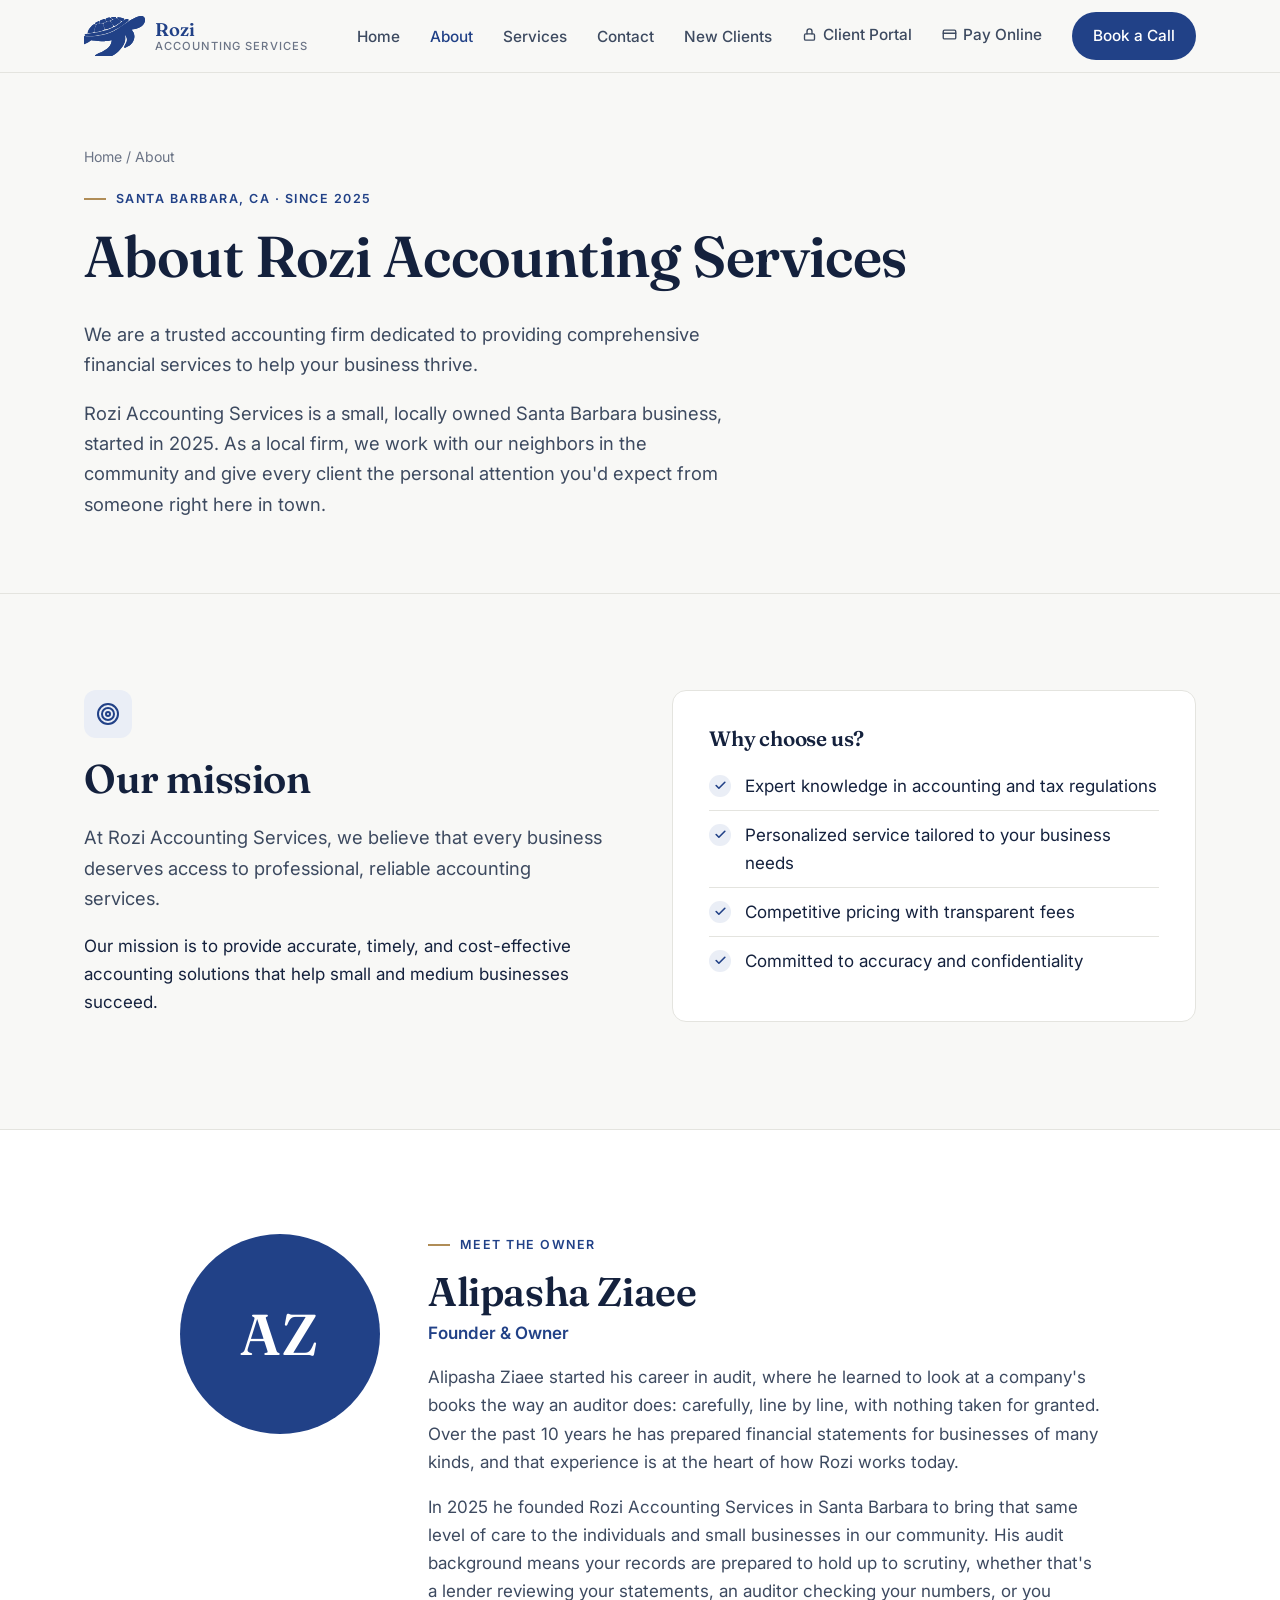
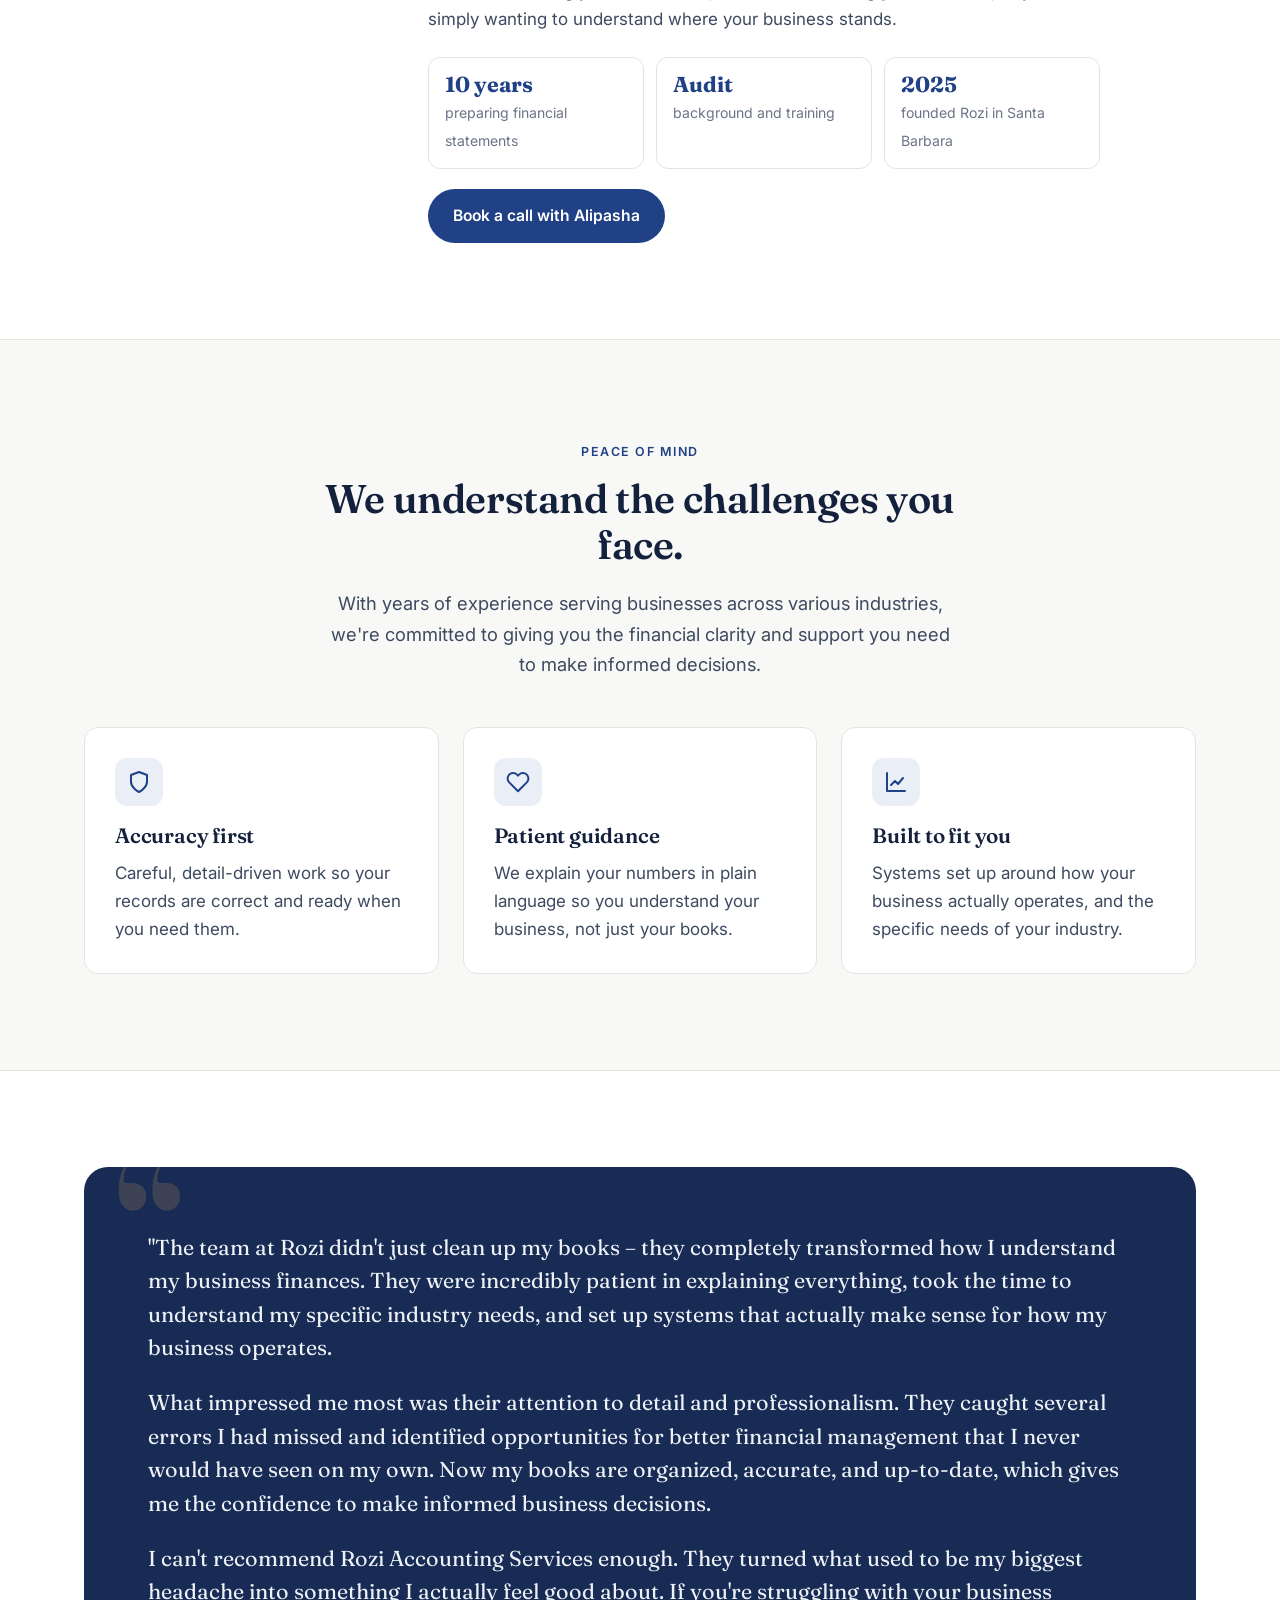
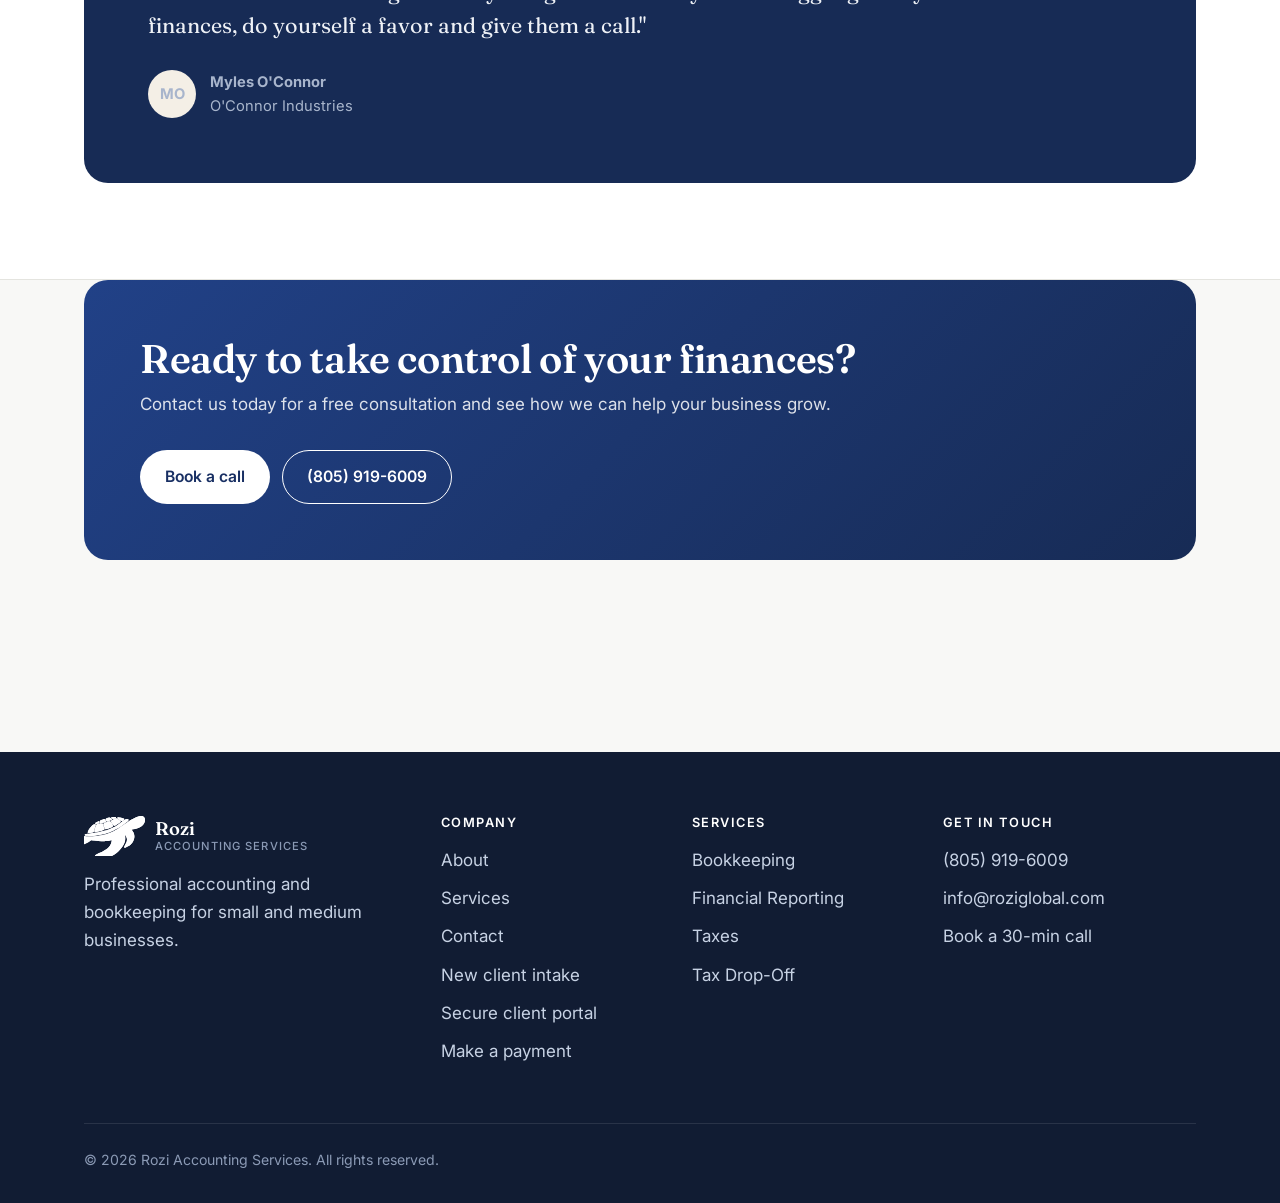
==== commit bd0cf583: "Change founding year on About page to 2025 Co-Authored-By: Claude Opus 5.5 <noreply@anthropic.com> C" ====
--- a/about.html
+++ b/about.html
@@ -42,10 +42,10 @@
   <section class="page-hero">
     <div class="container">
       <div class="crumbs"><a href="index.html">Home</a> / About</div>
-      <span class="eyebrow">Santa Barbara, CA · Since 2024</span>
+      <span class="eyebrow">Santa Barbara, CA · Since 2025</span>
       <h1>About Rozi Accounting Services</h1>
       <p class="lead">We are a trusted accounting firm dedicated to providing comprehensive financial services to help your business thrive.</p>
-      <p class="lead">Rozi Accounting Services is a small, locally owned Santa Barbara business, started in 2024. As a local firm, we work with our neighbors in the community and give every client the personal attention you'd expect from someone right here in town.</p>
+      <p class="lead">Rozi Accounting Services is a small, locally owned Santa Barbara business, started in 2025. As a local firm, we work with our neighbors in the community and give every client the personal attention you'd expect from someone right here in town.</p>
     </div>
   </section>
 
@@ -78,11 +78,11 @@
           <h2>Alipasha Ziaee</h2>
           <p class="owner-role">Founder &amp; Owner</p>
           <p>Alipasha Ziaee started his career in audit, where he learned to look at a company's books the way an auditor does: carefully, line by line, with nothing taken for granted. Over the past 10 years he has prepared financial statements for businesses of many kinds, and that experience is at the heart of how Rozi works today.</p>
-          <p>In 2024 he founded Rozi Accounting Services in Santa Barbara to bring that same level of care to the individuals and small businesses in our community. His audit background means your records are prepared to hold up to scrutiny, whether that's a lender reviewing your statements, an auditor checking your numbers, or you simply wanting to understand where your business stands.</p>
+          <p>In 2025 he founded Rozi Accounting Services in Santa Barbara to bring that same level of care to the individuals and small businesses in our community. His audit background means your records are prepared to hold up to scrutiny, whether that's a lender reviewing your statements, an auditor checking your numbers, or you simply wanting to understand where your business stands.</p>
           <ul class="owner-facts">
             <li><strong>10 years</strong><span>preparing financial statements</span></li>
             <li><strong>Audit</strong><span>background and training</span></li>
-            <li><strong>2024</strong><span>founded Rozi in Santa Barbara</span></li>
+            <li><strong>2025</strong><span>founded Rozi in Santa Barbara</span></li>
           </ul>
           <div class="btn-row" style="margin-top:20px"><a href="https://cal.com/roziglobal/30min" class="btn btn-primary">Book a call with Alipasha</a></div>
         </div>
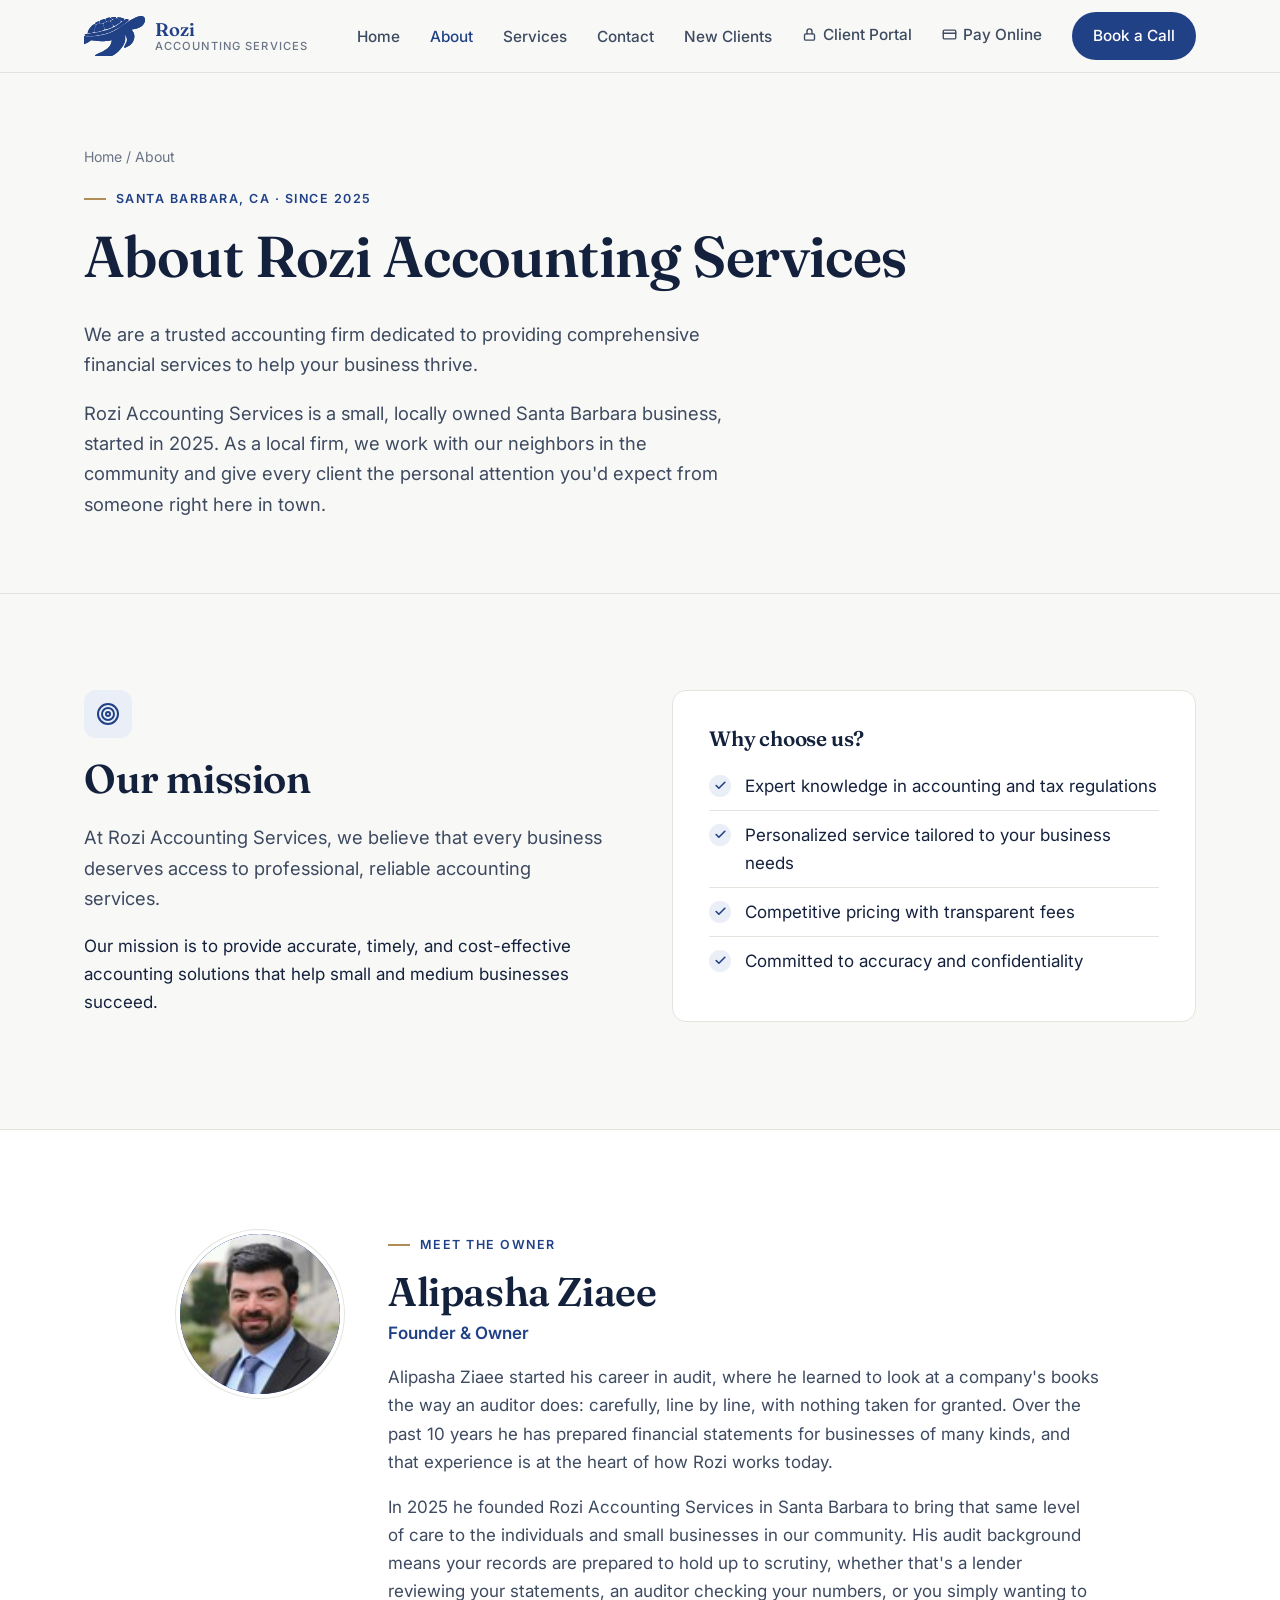
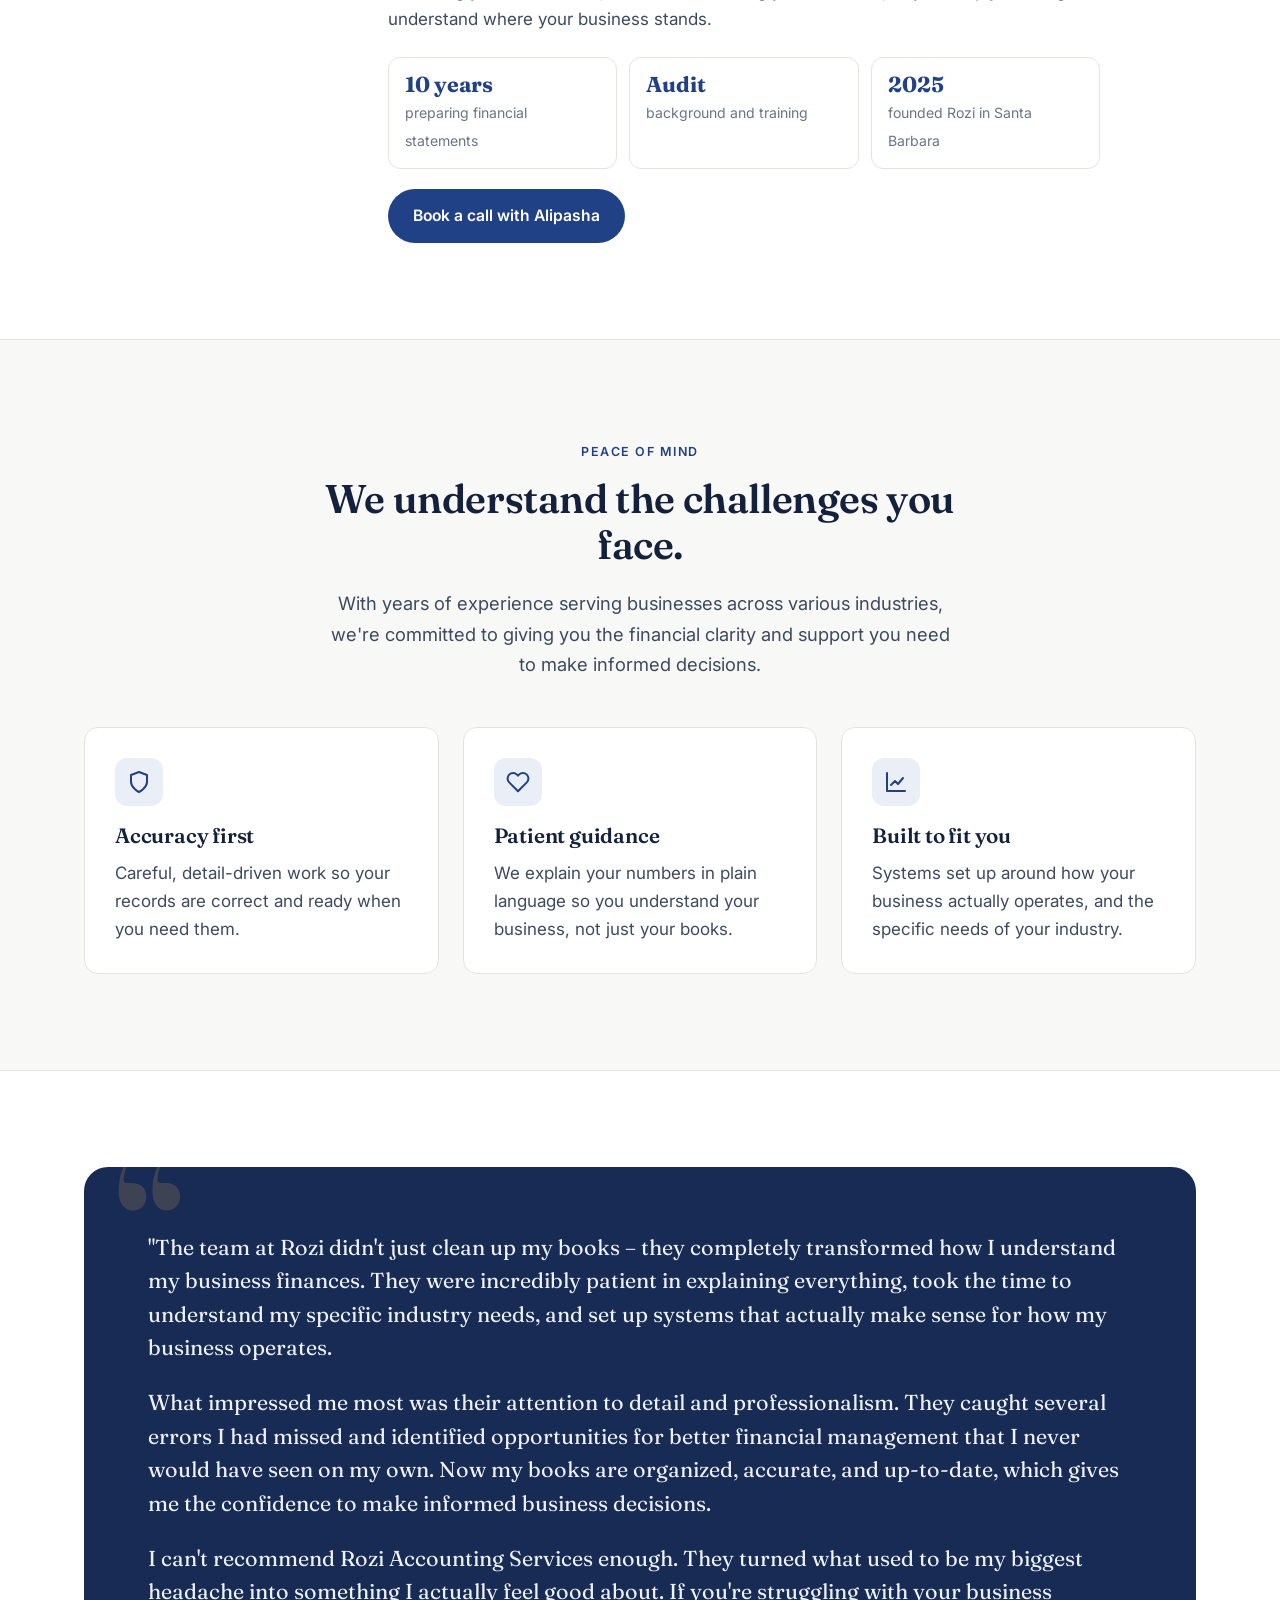
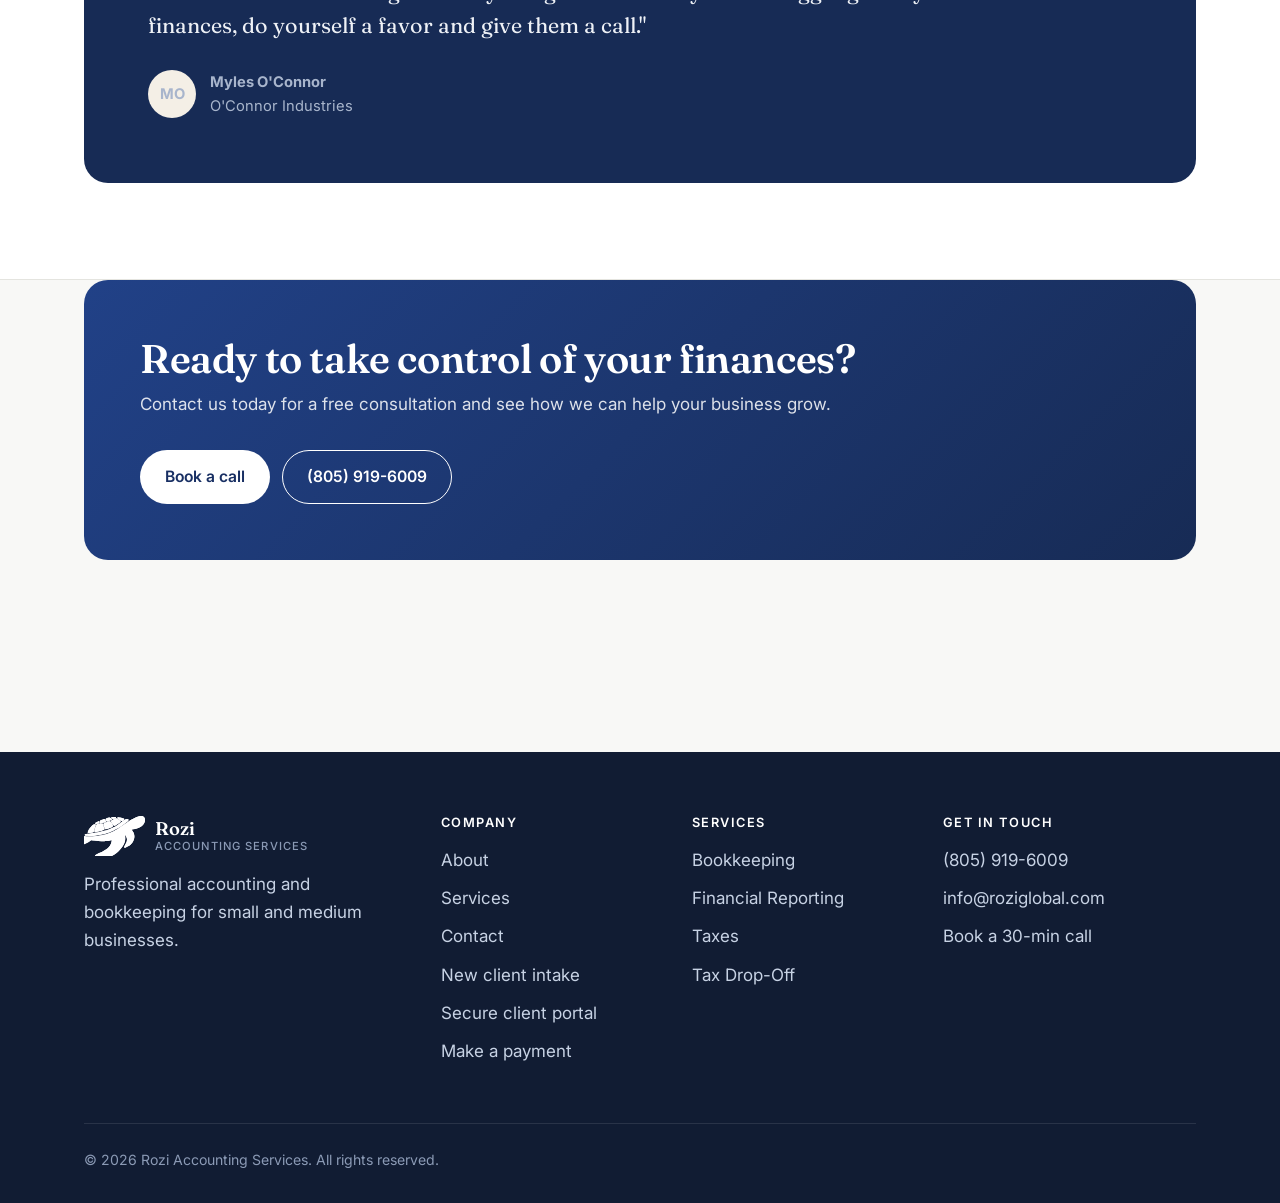
==== commit 8a459244: "Add Alipasha's photo to the About page Co-Authored-By: Claude Opus 5.5 <noreply@anthropic.com> Claud" ====
--- a/about.html
+++ b/about.html
@@ -72,7 +72,7 @@
   <section class="alt">
     <div class="container">
       <div class="owner reveal">
-        <div class="owner-photo" aria-hidden="true">AZ</div>
+        <div class="owner-photo"><img src="alipasha.jpg" alt="Alipasha Ziaee, founder of Rozi Accounting Services" width="160" height="160"></div>
         <div class="owner-text">
           <span class="eyebrow">Meet the owner</span>
           <h2>Alipasha Ziaee</h2>
--- a/styles.css
+++ b/styles.css
@@ -324,3 +324,6 @@
 .section-head.center .eyebrow::before { display: none; }
 .card.featured { background: var(--brand); border-color: var(--brand); }
 .cta-band { background: linear-gradient(135deg, #214187 0%, #172b55 100%); }
+.owner { grid-template-columns: 160px minmax(0, 1fr); }
+.owner-photo { width: 160px; height: 160px; overflow: hidden; box-shadow: 0 0 0 4px var(--surface), 0 0 0 5px var(--line); }
+@media (max-width: 700px) { .owner-photo { width: 128px; height: 128px; } }
